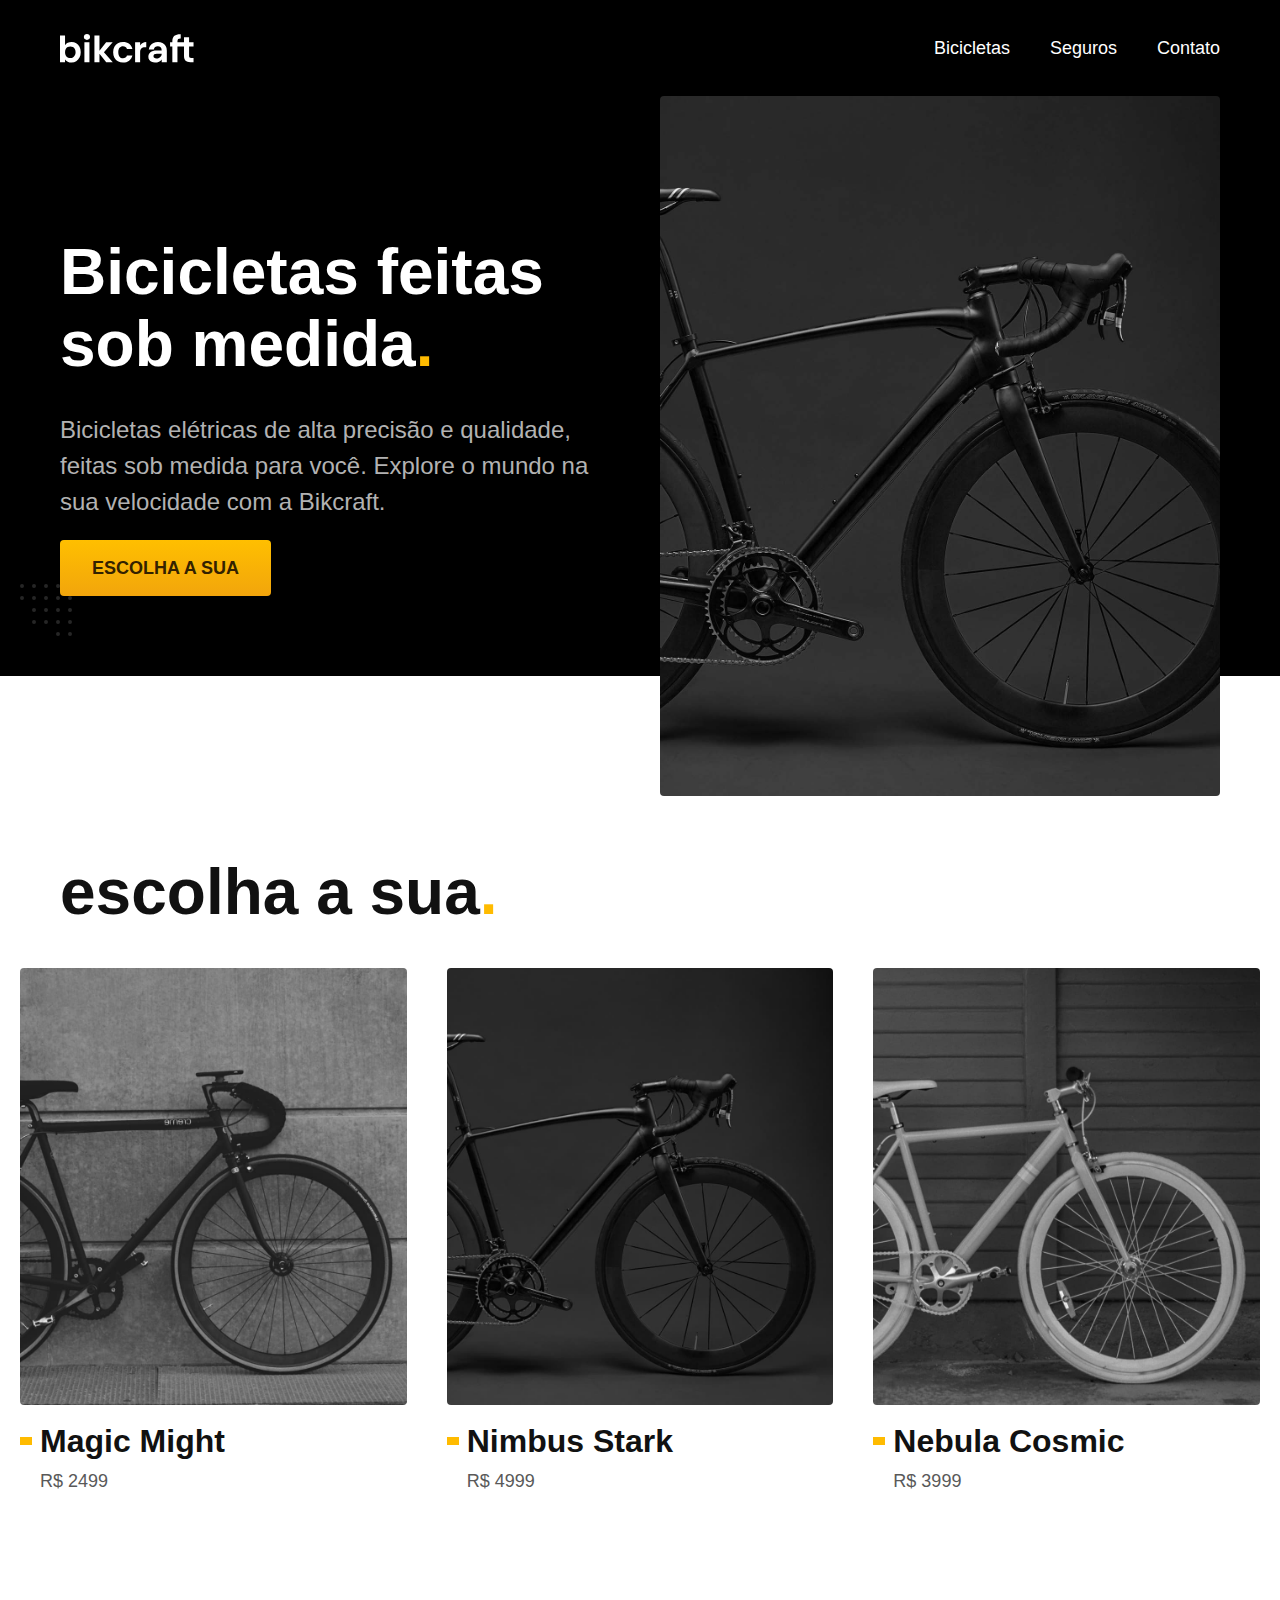
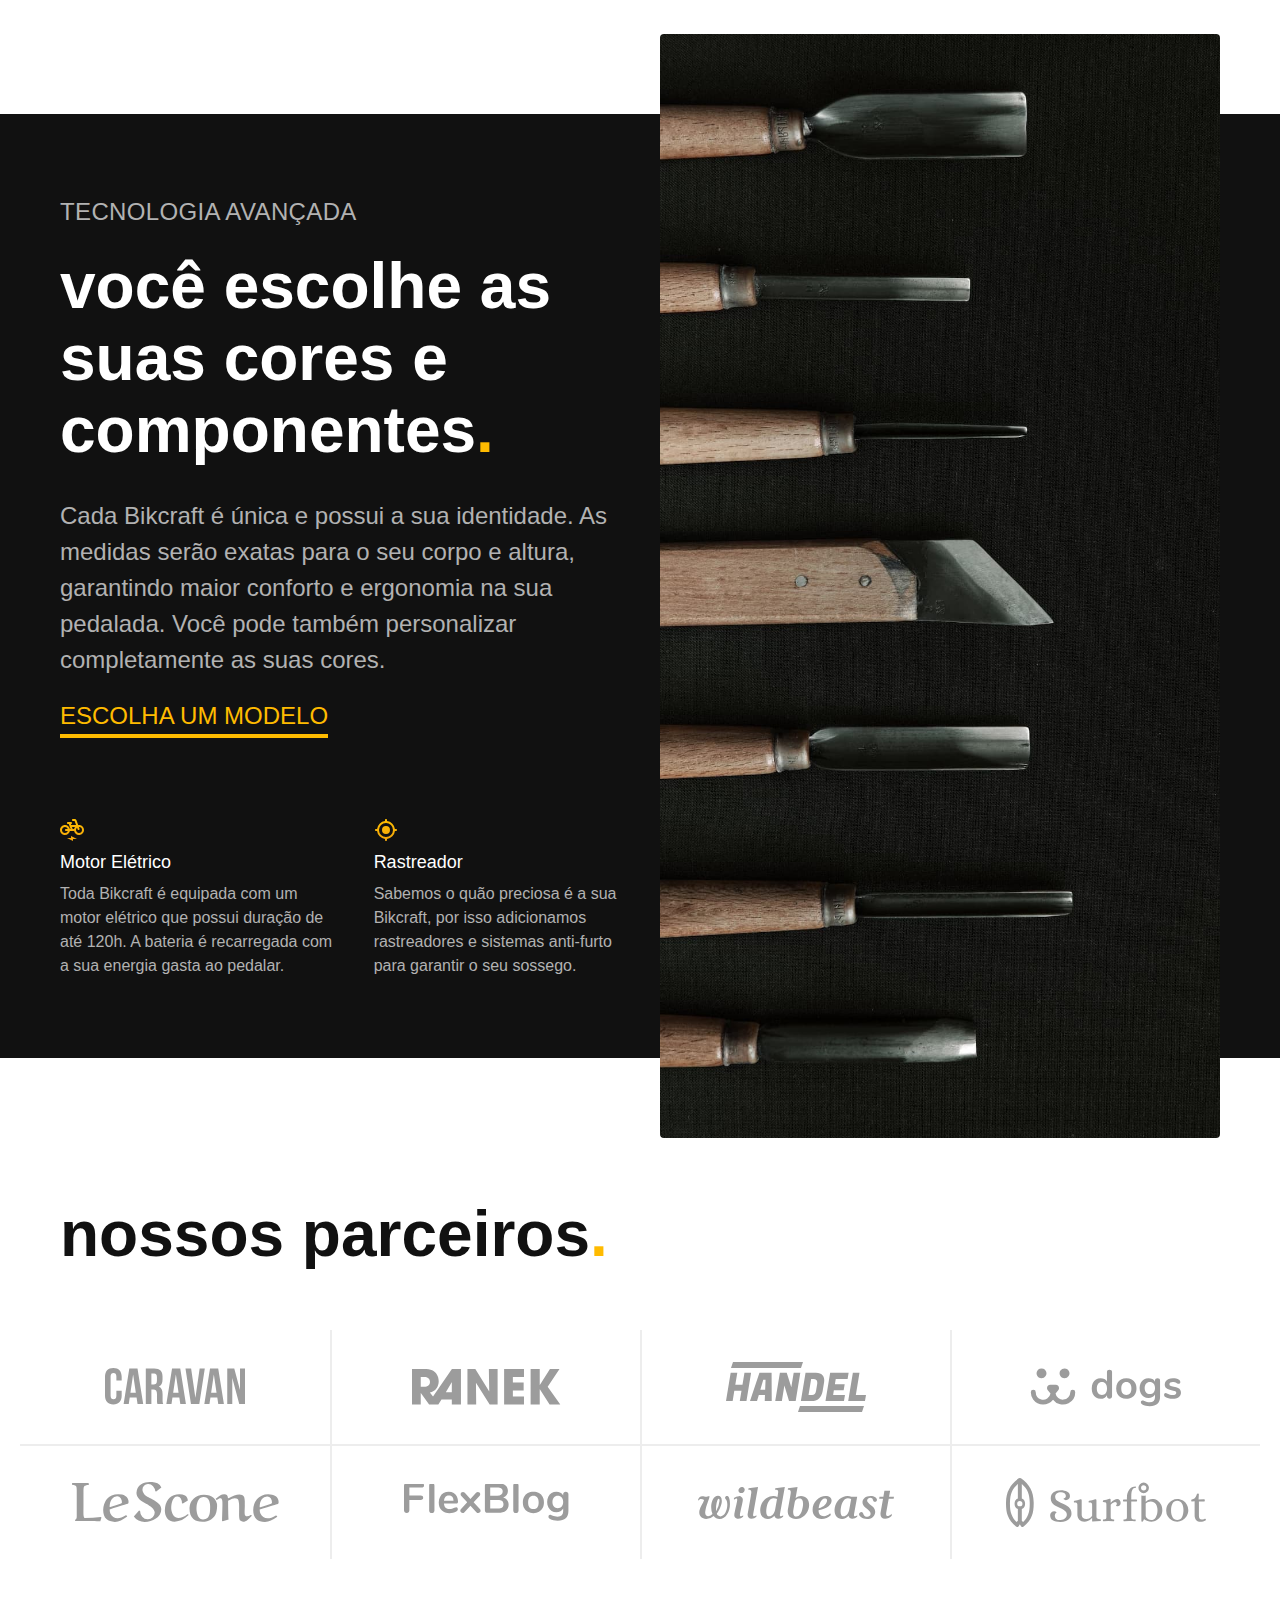
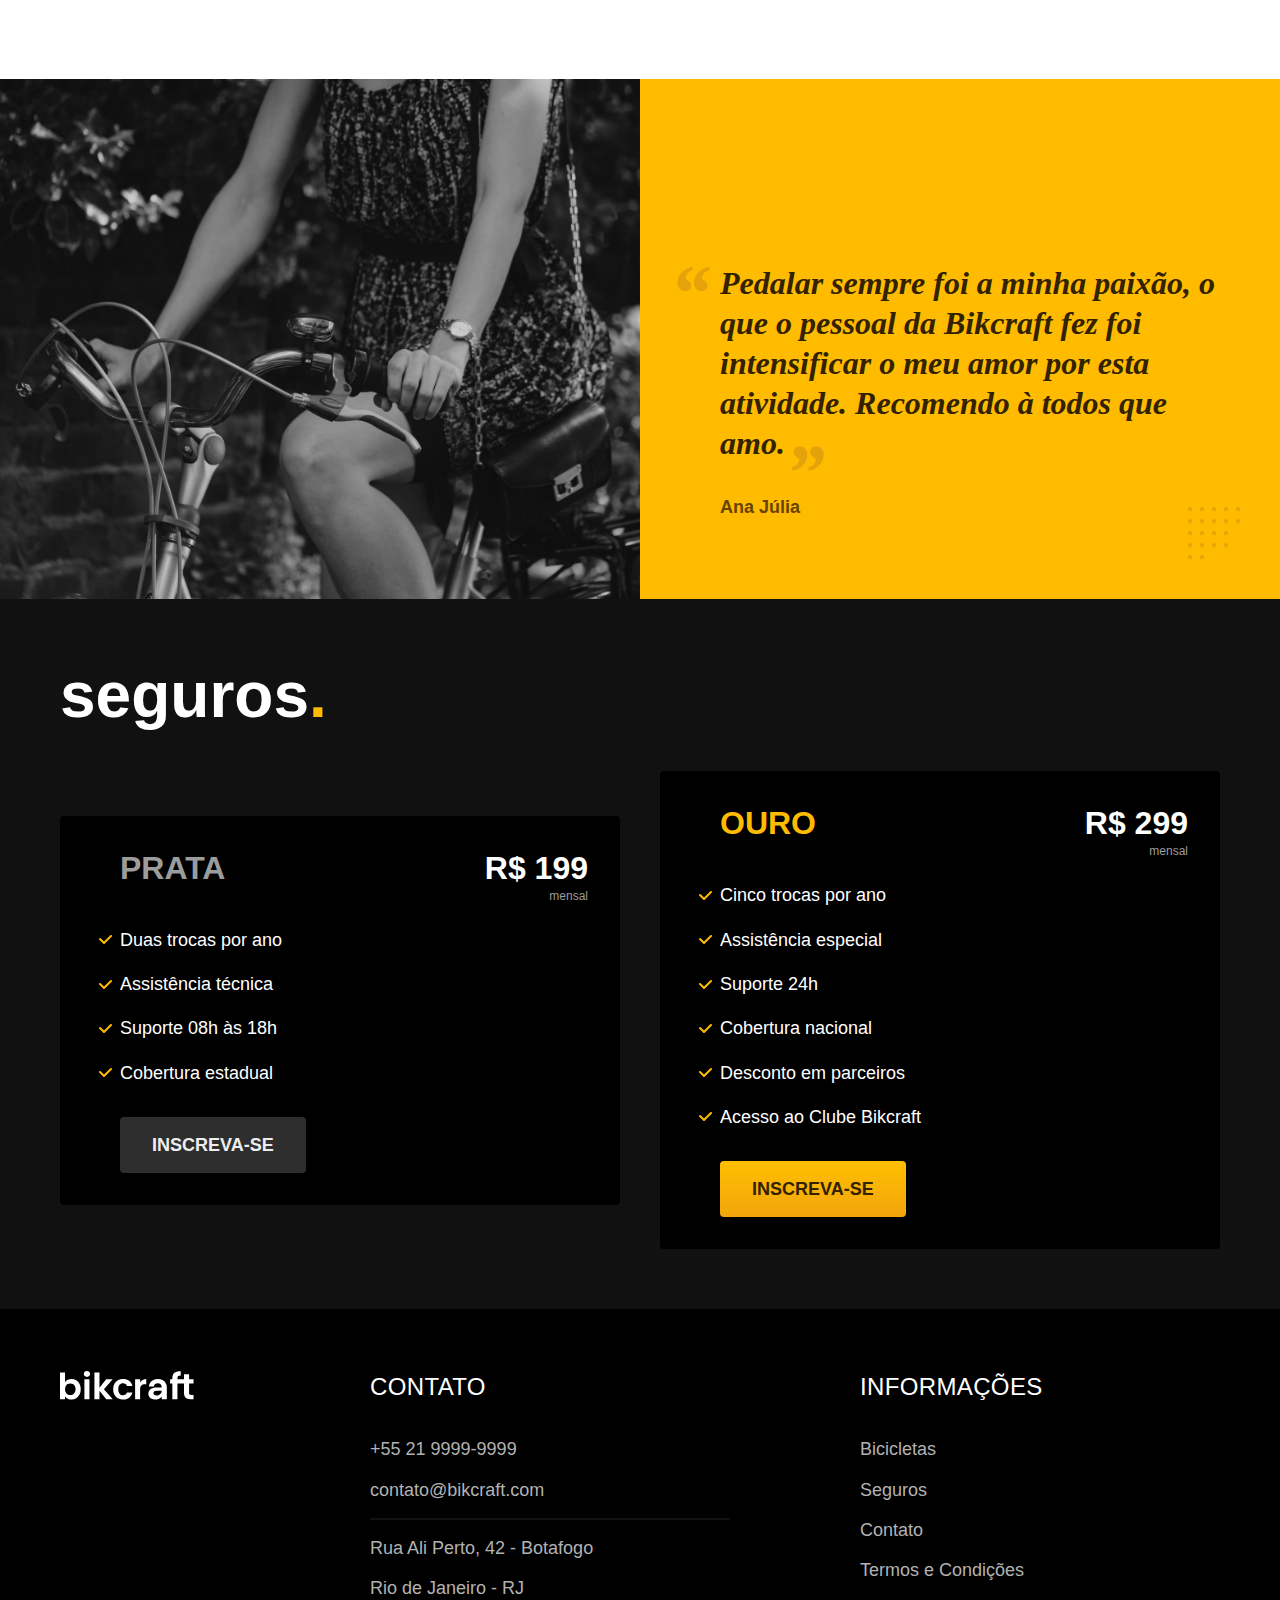
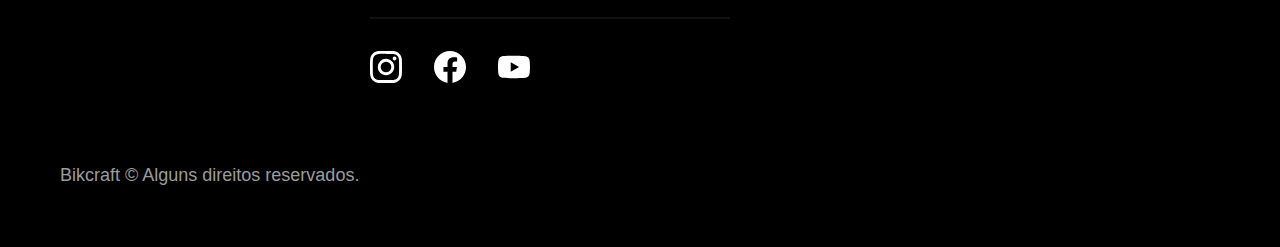
==== index.html @ eac464bc "Projeto Bikcraft" ====
<!DOCTYPE html>
<html lang="pt-br">

<head>
  <meta charset="UTF-8">
  <meta name="viewport" content="width=device-width, initial-scale=1.0">

  <title>Bikcraft - Bicicletas Elétricas</title>
  <meta name="description" content="Bicicletas elétricas de alta precisão e qualidade, feitas sob medida para o cliente. Explore o mundo na sua velocidade com a Bikcraft.">

  <link rel="preload" href="./css/style.css" as="style">
  <link rel="stylesheet" href="./css/style.css">
</head>

<body>
  <header class="header-bg">
    <div class="header container">
      <a href="./">
        <img src="./img/bikcraft.svg" width="136" height="32" alt="Bikcraft">
      </a>

      <nav aria-label="primaria">
        <ul class="header-menu font-1-m cor-0">
          <li><a href="./bicicletas.html">Bicicletas</a></li>
          <li><a href="./seguros.html">Seguros</a></li>
          <li><a href="./contato.html">Contato</a></li>
        </ul>
      </nav>
    </div>
  </header>

  <main class="introducao-bg">
    <div class="introducao container">
      <div class="introducao-conteudo">
        <h1 class="font-1-xxl cor-0">Bicicletas feitas sob medida<span class="cor-p1">.</span></h1>
        <p class="font-2-l cor-5">Bicicletas elétricas de alta precisão e qualidade, feitas sob medida para você. Explore o mundo na sua velocidade com a Bikcraft.</p>
        <a class="botao" href="./bicicletas.html">Escolha a sua</a>
      </div>
      <picture>
        <source media="(max-width: 800px)" srcset="./img/bicicletas/nimbus.jpg">
        <img src="./img/fotos/introducao.jpg" width="1280" height="1600" alt="Bicicleta elétrica preta.">
      </picture>
    </div>
  </main>

  <article class="bicicletas-lista">
    <h2 class="container font-1-xxl">escolha a sua<span class="cor-p1">.</span></h2>

    <ul>
      <li>
        <a href="./bicicletas/magic.html">
          <img src="./img/bicicletas/magic-home.jpg" alt="Bicicleta preta" width="920" height="1040">
          <h3 class="font-1-xl">Magic Might</h3>
          <span class="font-2-m cor-8">R$ 2499</span>
        </a>
      </li>
      <li>
        <a href="./bicicletas/nimbus.html">
          <img src="./img/bicicletas/nimbus-home.jpg" alt="Bicicleta preta" width="920" height="1040">
          <h3 class="font-1-xl">Nimbus Stark</h3>
          <span class="font-2-m cor-8">R$ 4999</span>
        </a>
      </li>
      <li>
        <a href="./bicicletas/nebula.html">
          <img src="./img/bicicletas/nebula-home.jpg" alt="Bicicleta preta" width="920" height="1040">
          <h3 class="font-1-xl">Nebula Cosmic</h3>
          <span class="font-2-m cor-8">R$ 3999</span>
        </a>
      </li>
    </ul>
  </article>

  <article class="tecnologia-bg">
    <div class="tecnologia container">
      <div class="tecnologia-conteudo">
        <span class="font-2-l-b cor-5">Tecnologia Avançada</span>
        <h2 class="font-1-xxl cor-0">você escolhe as suas cores e componentes<span class="cor-p1">.</span></h2>
        <p class="font-2-l cor-5">Cada Bikcraft é única e possui a sua identidade. As medidas serão exatas para o seu corpo e altura, garantindo maior conforto e ergonomia na sua pedalada. Você pode também personalizar completamente as suas cores.</p>
        <a class="link" href="./bicicletas.html">Escolha um modelo</a>
        <div class="tecnologia-vantagens">
          <div>
            <img src="./img/icones/eletrica.svg" width="24" height="24" alt="">
            <h3 class="font-1-m cor-0">Motor Elétrico</h3>
            <p class="font-2-s cor-5">Toda Bikcraft é equipada com um motor elétrico que possui duração de até 120h. A bateria é recarregada com a sua energia gasta ao pedalar.</p>
          </div>
          <div>
            <img src="./img/icones/rastreador.svg" width="24" height="24" alt="">
            <h3 class="font-1-m cor-0">Rastreador</h3>
            <p class="font-2-s cor-5">Sabemos o quão preciosa é a sua Bikcraft, por isso adicionamos rastreadores e sistemas anti-furto para garantir o seu sossego.</p>
          </div>
        </div>
      </div>
      <div class="tecnologia-imagem">
        <img src="./img/fotos/tecnologia.jpg" width="1200" height="1920" alt="">
      </div>
    </div>
  </article>

  <section class="parceiros" aria-label="Nossos Parceiros">
    <h2 class="container font-1-xxl">nossos parceiros<span class="cor-p1">.</span></h2>

    <ul>
      <li><img src="./img/parceiros/caravan.svg" alt="Caravan" width="140" height="38"></li>
      <li><img src="./img/parceiros/ranek.svg" alt="Ranek" width="149" height="36"></li>
      <li><img src="./img/parceiros/handel.svg" alt="Handel" width="140" height="50"></li>
      <li><img src="./img/parceiros/dogs.svg" alt="Dogs" width="152" height="39"></li>
      <li><img src="./img/parceiros/lescone.svg" alt="LeScone" width="208" height="41"></li>
      <li><img src="./img/parceiros/flexblog.svg" alt="FlexBlog" width="165" height="38"></li>
      <li><img src="./img/parceiros/wildbeast.svg" alt="Wildbeast" width="196" height="34"></li>
      <li><img src="./img/parceiros/surfbot.svg" alt="Surfbot" width="200" height="49"></li>
    </ul>
  </section>

  <section class="depoimento" aria-label="Depoimento">
    <div>
      <img src="./img/fotos/depoimento.jpg" width="1560" height="1360" alt="Pessoa pedalando uma bicicleta Bikcraft">
    </div>
    <div class="depoimento-conteudo">
      <blockquote class="font-1-xl cor-p5">
        <p>Pedalar sempre foi a minha paixão, o que o pessoal da Bikcraft fez foi intensificar o meu amor por esta atividade. Recomendo à todos que amo.</p>
      </blockquote>
      <span class="font-1-m-b cor-p4">Ana Júlia</span>
    </div>
  </section>

  <article class="seguros-bg">
    <div class="seguros container">
      <h2 class="font-1-xxl cor-0">seguros<span class="cor-p1">.</span></h2>
      <div class="seguros-item">
        <h3 class="font-1-xl cor-6">PRATA</h3>
        <span class="font-1-xl cor-0">R$ 199 <span class="font-1-xs cor-6">mensal</span></span>
        <ul class="font-2-m cor-0">
          <li>Duas trocas por ano</li>
          <li>Assistência técnica</li>
          <li>Suporte 08h às 18h</li>
          <li>Cobertura estadual</li>
        </ul>
        <a class="botao secundario" href="./orcamento.html">Inscreva-se</a>
      </div>

      <div class="seguros-item">
        <h3 class="font-1-xl cor-p1">OURO</h3>
        <span class="font-1-xl cor-0">R$ 299 <span class="font-1-xs cor-6">mensal</span></span>
        <ul class="font-2-m cor-0">
          <li>Cinco trocas por ano</li>
          <li>Assistência especial</li>
          <li>Suporte 24h</li>
          <li>Cobertura nacional</li>
          <li>Desconto em parceiros</li>
          <li>Acesso ao Clube Bikcraft</li>
        </ul>
        <a class="botao" href="./orcamento.html">Inscreva-se</a>
      </div>
    </div>
  </article>

  <footer class="footer-bg">
    <div class="footer container">
      <img src="./img/bikcraft.svg" width="136" height="32" alt="Bikcraft">
      <div class="footer-contato">
        <h3 class="font-2-l-b cor-0">Contato</h3>
        <ul class="font-2-m cor-5">
          <li><a href="tel:+552199999999">+55 21 9999-9999</a></li>
          <li><a href="mailto:contato@bikcraft.com">contato@bikcraft.com</a></li>
          <li>Rua Ali Perto, 42 - Botafogo</li>
          <li>Rio de Janeiro - RJ</li>
        </ul>
        <div class="footer-redes">
          <a href="./">
            <img src="./img/redes/instagram.svg" width="32" height="32" alt="Instagram">
          </a>
          <a href="./">
            <img src="./img/redes/facebook.svg" width="32" height="32" alt="Facebook">
          </a>
          <a href="./">
            <img src="./img/redes/youtube.svg" width="32" height="32" alt="Youtube">
          </a>
        </div>
      </div>
      <div class="footer-informacoes">
        <h3 class="font-2-l-b cor-0">Informações</h3>
        <nav>
          <ul class="font-1-m cor-5">
            <li><a href="./bicicletas.html">Bicicletas</a></li>
            <li><a href="./seguros.html">Seguros</a></li>
            <li><a href="./contato.html">Contato</a></li>
            <li><a href="./termos.html">Termos e Condições</a></li>
          </ul>
        </nav>
      </div>
      <p class="footer-copy font-2-m cor-6">Bikcraft © Alguns direitos reservados.</p>
    </div>
  </footer>

  <script src="./js/script.js"></script>
</body>

</html>
---- css/style.css ----
@import "./global/global.css";
@import "./utilidades/tipografia.css";
@import "./utilidades/cores.css";

@import "./global/header.css";
@import "./global/footer.css";

/* Utilidades */
@import "./utilidades/componentes.css";
@import "./utilidades/formulario.css";

/* Home */
@import "./home/introducao.css";
@import "./home/tecnologia.css";
@import "./home/parceiros.css";
@import "./home/depoimento.css";

/* Bicicletas */
@import "./bicicletas/bicicletas-lista.css";
@import "./bicicletas/bicicletas.css";

/* Bicicleta */
@import "./bicicleta/bicicleta.css";
@import "./bicicleta/seguro.css";

/* Seguros */
@import "./seguros/seguros.css";
@import "./seguros/vantagens.css";
@import "./seguros/perguntas.css";

/* Contato */
@import "./contato/contato.css";
@import "./contato/lojas.css";

/* Contato */
@import "./orcamento/orcamento.css";

/* Termos */
@import "./termos/termos.css";
---- css/style.css ----
@import "./global/global.css";
@import "./utilidades/tipografia.css";
@import "./utilidades/cores.css";

@import "./global/header.css";
@import "./global/footer.css";

/* Utilidades */
@import "./utilidades/componentes.css";
@import "./utilidades/formulario.css";

/* Home */
@import "./home/introducao.css";
@import "./home/tecnologia.css";
@import "./home/parceiros.css";
@import "./home/depoimento.css";

/* Bicicletas */
@import "./bicicletas/bicicletas-lista.css";
@import "./bicicletas/bicicletas.css";

/* Bicicleta */
@import "./bicicleta/bicicleta.css";
@import "./bicicleta/seguro.css";

/* Seguros */
@import "./seguros/seguros.css";
@import "./seguros/vantagens.css";
@import "./seguros/perguntas.css";

/* Contato */
@import "./contato/contato.css";
@import "./contato/lojas.css";

/* Contato */
@import "./orcamento/orcamento.css";

/* Termos */
@import "./termos/termos.css";
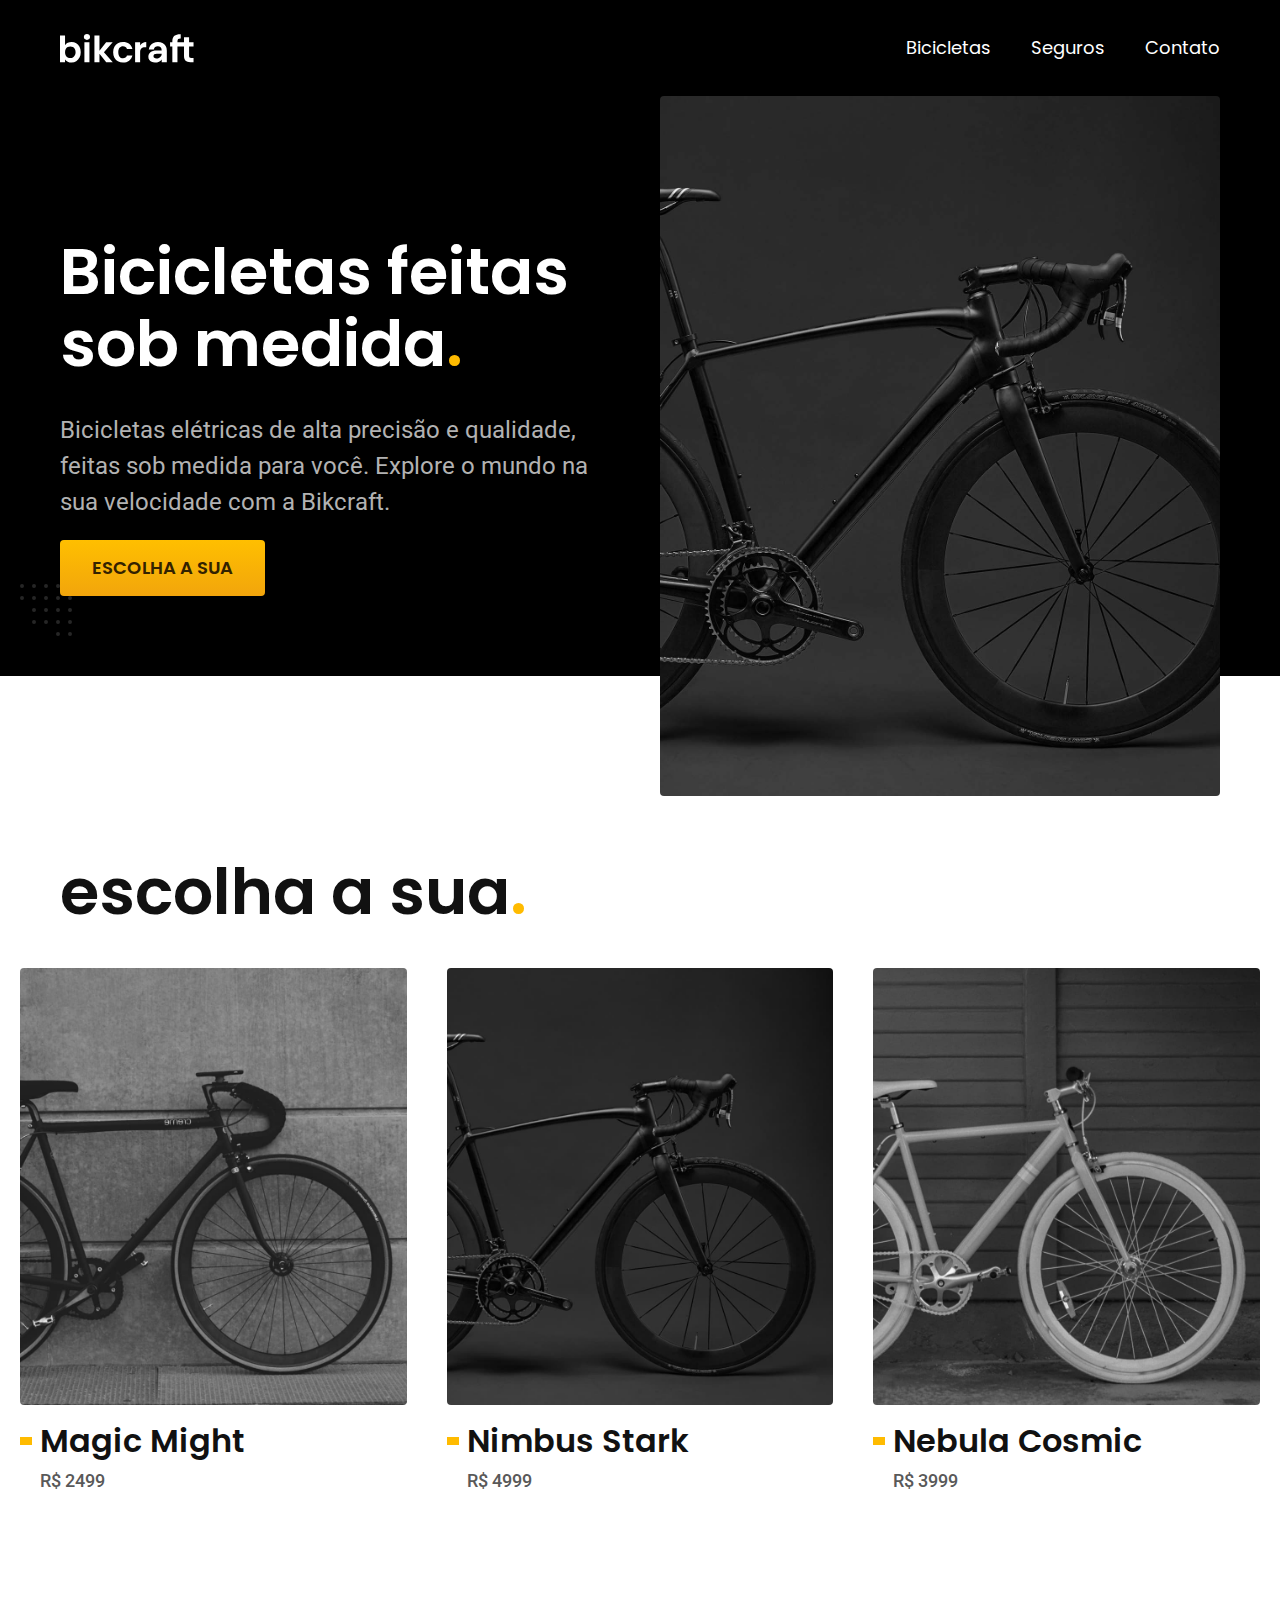
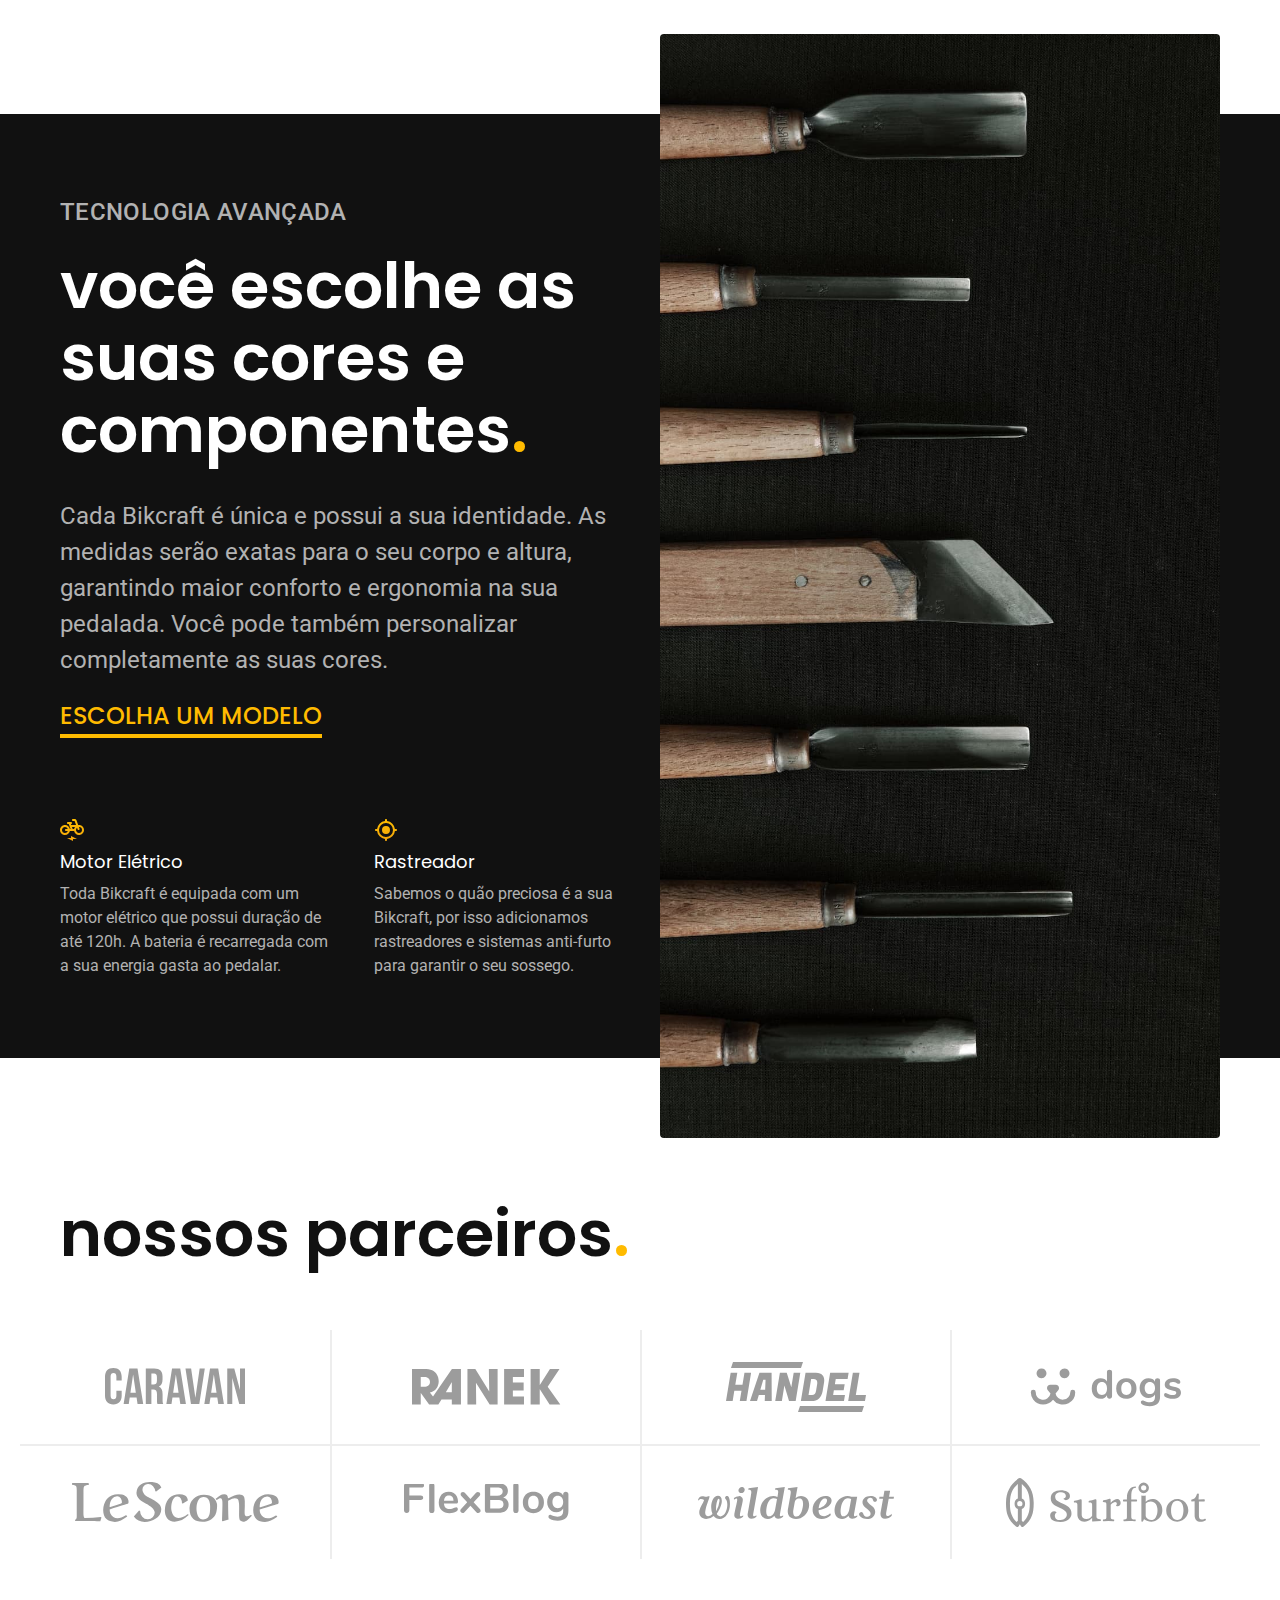
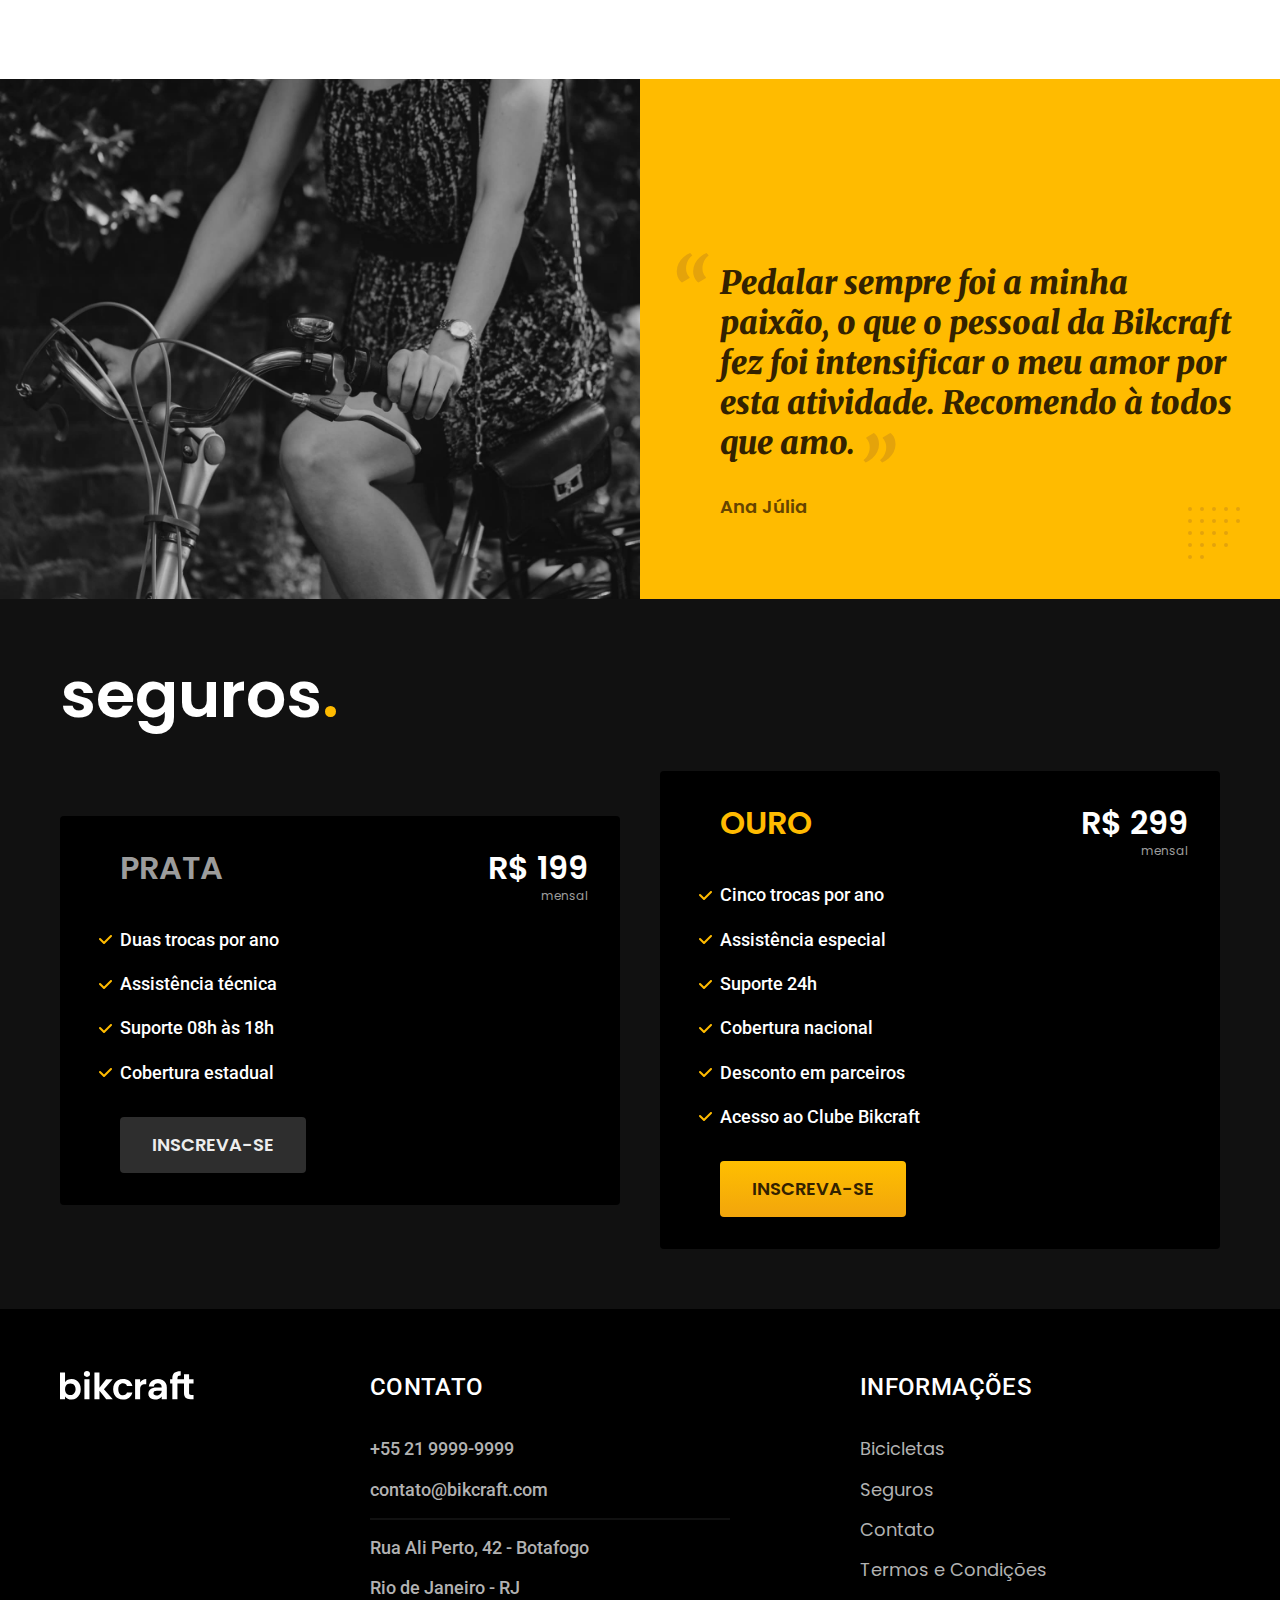
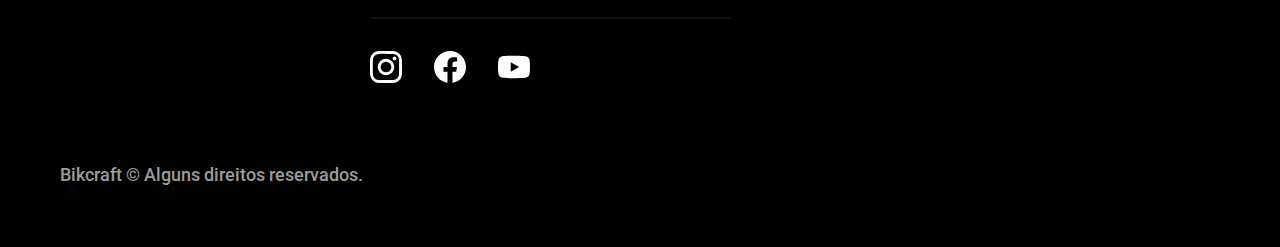
==== commit c23b3eb8: "Finalizando o projeto" ====
--- a/index.html
+++ b/index.html
@@ -7,9 +7,18 @@
 
   <title>Bikcraft - Bicicletas Elétricas</title>
   <meta name="description" content="Bicicletas elétricas de alta precisão e qualidade, feitas sob medida para o cliente. Explore o mundo na sua velocidade com a Bikcraft.">
-
+  
+  <link rel="icon" href="./favicon.svg" type="image/svg+xml">
   <link rel="preload" href="./css/style.css" as="style">
   <link rel="stylesheet" href="./css/style.css">
+  
+    <script>document.documentElement.classList.add('js');</script>
+
+  <link rel="preconnect" href="https://fonts.googleapis.com">
+  <link rel="preconnect" href="https://fonts.gstatic.com" crossorigin>
+  <link href="https://fonts.googleapis.com/css2?family=Fira+Sans:wght@
+  400;700&family=Merriweather:ital,wght@1,900&family=Poppins:wght@400;
+  600&family=Roboto:wght@400;500&display=swap" rel="stylesheet">
 </head>
 
 <body>
@@ -32,11 +41,11 @@
   <main class="introducao-bg">
     <div class="introducao container">
       <div class="introducao-conteudo">
-        <h1 class="font-1-xxl cor-0">Bicicletas feitas sob medida<span class="cor-p1">.</span></h1>
-        <p class="font-2-l cor-5">Bicicletas elétricas de alta precisão e qualidade, feitas sob medida para você. Explore o mundo na sua velocidade com a Bikcraft.</p>
-        <a class="botao" href="./bicicletas.html">Escolha a sua</a>
-      </div>
-      <picture>
+        <h1 class="font-1-xxl cor-0 fadeInDown" data-anime="200">Bicicletas feitas sob medida<span class="cor-p1">.</span></h1>
+        <p class="font-2-l cor-5 fadeInDown" data-anime="400">Bicicletas elétricas de alta precisão e qualidade, feitas sob medida para você. Explore o mundo na sua velocidade com a Bikcraft.</p>
+        <a class="botao fadeInDown" data-anime="600" href="./bicicletas.html">Escolha a sua</a>
+      </div>
+      <picture data-anime="800" class="fadeInDown">
         <source media="(max-width: 800px)" srcset="./img/bicicletas/nimbus.jpg">
         <img src="./img/fotos/introducao.jpg" width="1280" height="1600" alt="Bicicleta elétrica preta.">
       </picture>
@@ -193,6 +202,7 @@
     </div>
   </footer>
 
+  <script src="./js/plugins/simple-anime.js"></script>
   <script src="./js/script.js"></script>
 </body>
 
--- a/css/style.css
+++ b/css/style.css
@@ -1,6 +1,7 @@
 @import "./global/global.css";
 @import "./utilidades/tipografia.css";
 @import "./utilidades/cores.css";
+@import "./utilidades/animacao.css";
 
 @import "./global/header.css";
 @import "./global/footer.css";
--- a/css/style.css
+++ b/css/style.css
@@ -1,6 +1,7 @@
 @import "./global/global.css";
 @import "./utilidades/tipografia.css";
 @import "./utilidades/cores.css";
+@import "./utilidades/animacao.css";
 
 @import "./global/header.css";
 @import "./global/footer.css";
